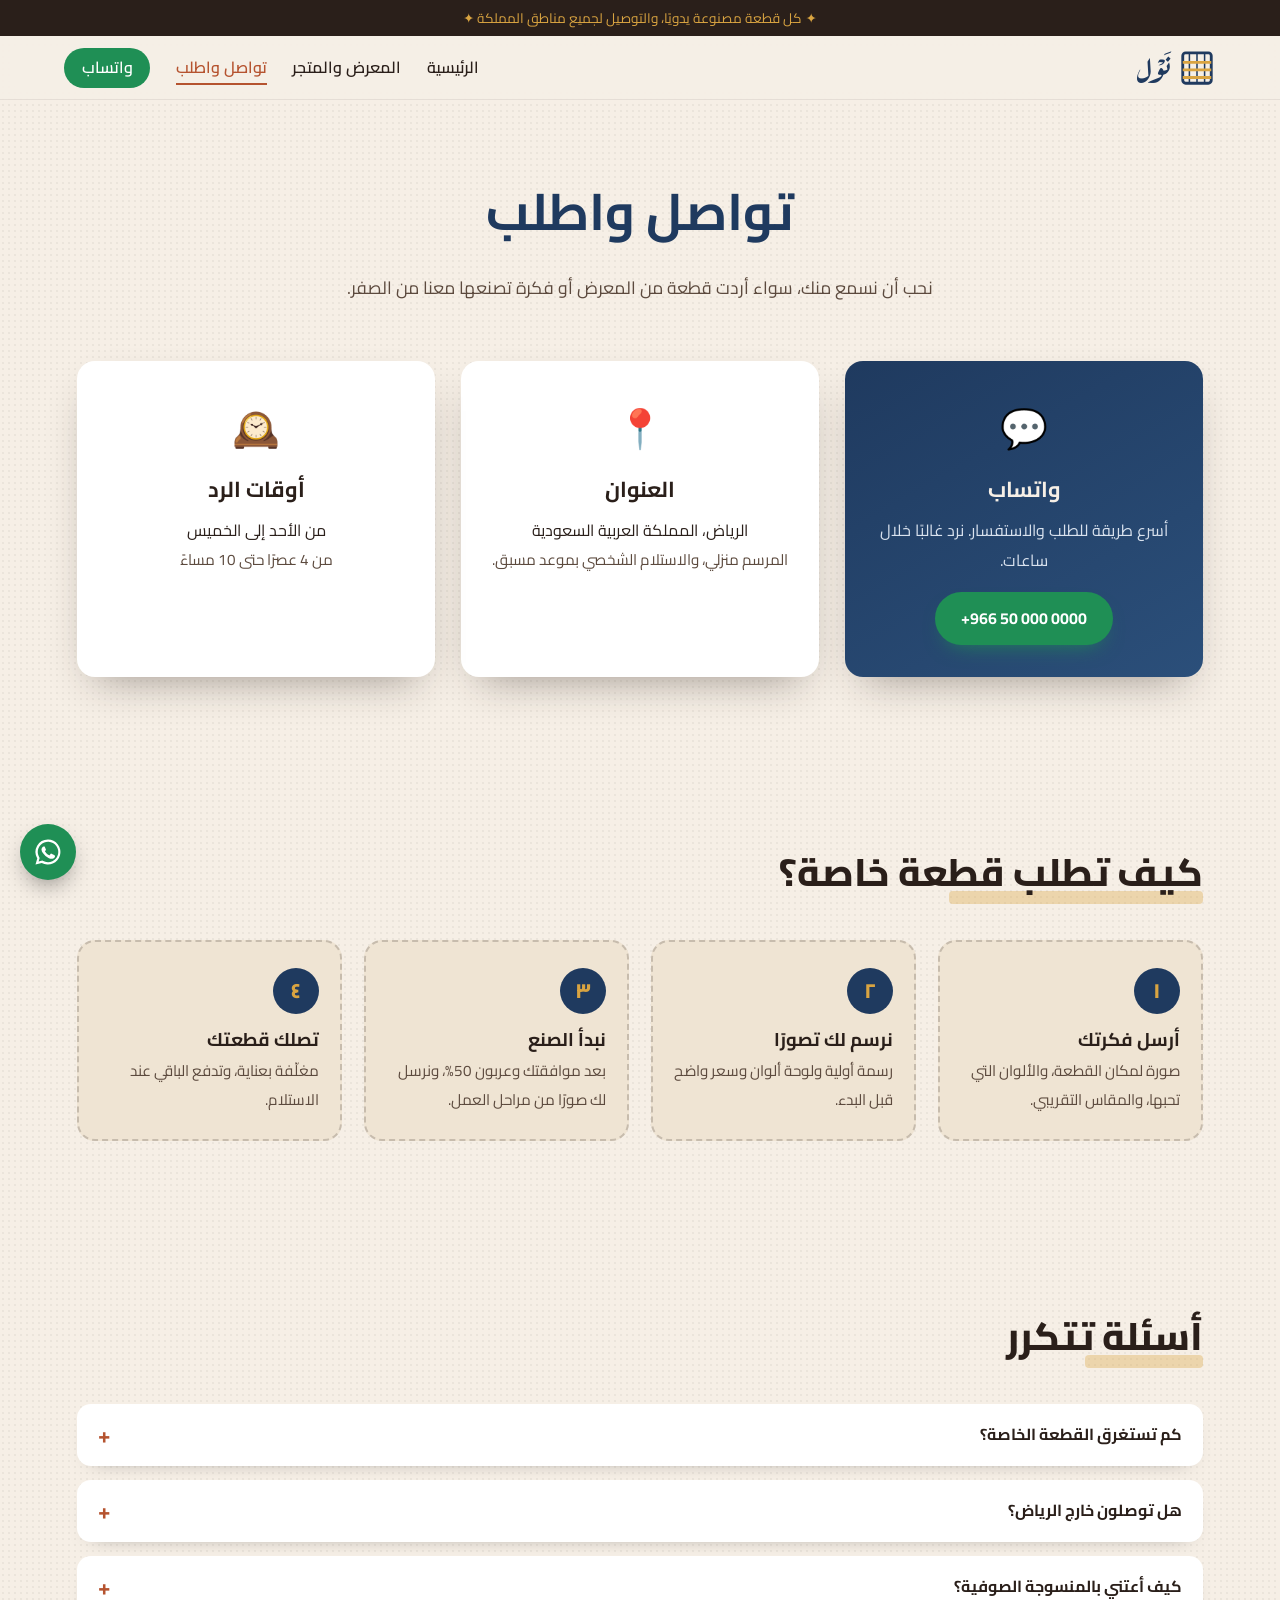
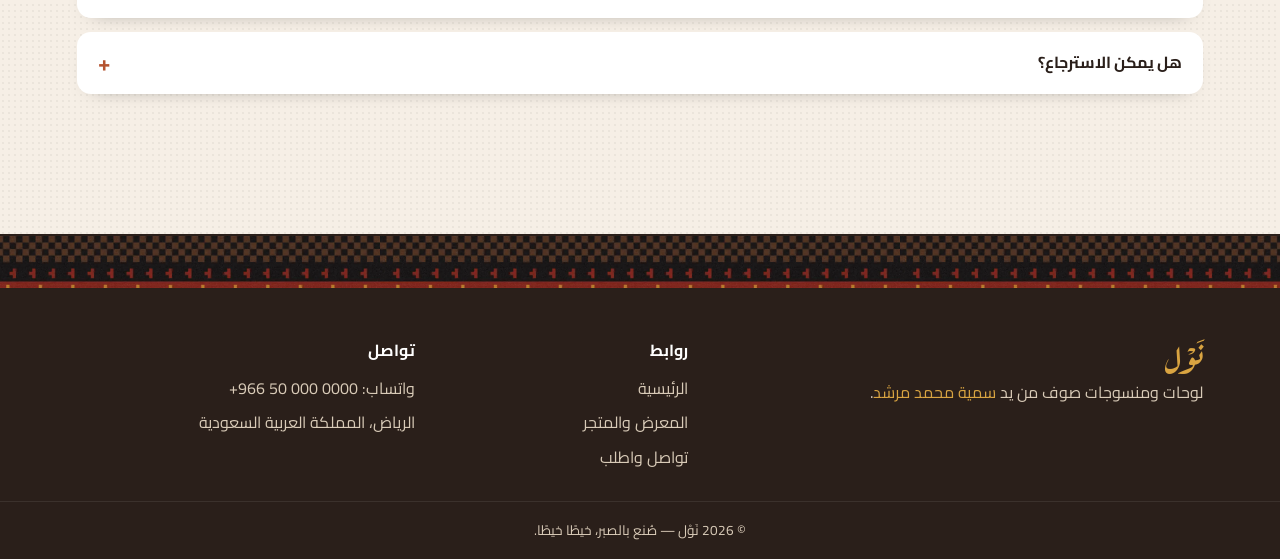
==== contact.html @ 65b993cb "رفع المشروع Co-Authored-By: Claude Opus 5.5 <noreply@anthropic.com> Claude-Session: https://claude.a" ====
<!DOCTYPE html>
<html lang="ar" dir="rtl">
<head>
  <meta charset="UTF-8">
  <meta name="viewport" content="width=device-width, initial-scale=1.0">
  <title>تواصل واطلب — نَوْل</title>
  <meta name="description" content="تواصل مع نَوْل عبر واتساب لطلب لوحة أو منسوجة يدوية.">
  <meta name="theme-color" content="#1f3a5f">
  <link rel="preconnect" href="https://fonts.googleapis.com">
  <link rel="preconnect" href="https://fonts.gstatic.com" crossorigin>
  <link href="https://fonts.googleapis.com/css2?family=Aref+Ruqaa:wght@400;700&family=Cairo:wght@400;600;800&display=swap" rel="stylesheet">
  <link rel="stylesheet" href="style.css">
</head>
<body class="page-contact">

  <div class="topbar">✦ كل قطعة مصنوعة يدويًا، والتوصيل لجميع مناطق المملكة ✦</div>
  <header class="site-header">
    <a href="index.html" class="logo" aria-label="نَوْل — الرئيسية">
      <svg viewBox="0 0 40 40" aria-hidden="true"><rect x="5" y="4" width="30" height="32" rx="3" fill="none" stroke="currentColor" stroke-width="3"/><path d="M12 4v32M20 4v32M28 4v32" stroke="currentColor" stroke-width="1.6"/><path d="M5 14h30M5 22h30M5 30h30" stroke="#d9a441" stroke-width="3"/></svg>
      <span>نَوْل</span>
    </a>
    <button class="menu-btn" aria-label="القائمة" aria-expanded="false">☰</button>
    <nav class="nav">
      <a href="index.html">الرئيسية</a>
      <a href="products.html">المعرض والمتجر</a>
      <a href="contact.html" aria-current="page">تواصل واطلب</a>
      <a class="nav-wa" href="https://wa.me/966500000000" target="_blank" rel="noopener">واتساب</a>
    </nav>
  </header>

  <main>
    <section class="page-hero">
      <h1 class="reveal">تواصل واطلب</h1>
      <p class="reveal">نحب أن نسمع منك، سواء أردت قطعة من المعرض أو فكرة تصنعها معنا من الصفر.</p>
    </section>

    <section class="section contact-grid">
      <div class="contact-card wa reveal" data-tilt>
        <div class="c-ico">💬</div>
        <h2>واتساب</h2>
        <p>أسرع طريقة للطلب والاستفسار. نرد غالبًا خلال ساعات.</p>
        <a class="btn btn-wa" href="https://wa.me/966500000000?text=%D8%A7%D9%84%D8%B3%D9%84%D8%A7%D9%85%20%D8%B9%D9%84%D9%8A%D9%83%D9%85%D8%8C%20%D8%A3%D8%B1%D9%8A%D8%AF%20%D8%A7%D9%84%D8%A7%D8%B3%D8%AA%D9%81%D8%B3%D8%A7%D8%B1%20%D8%B9%D9%86%20%D9%82%D8%B7%D8%B9%20%D9%86%D9%8E%D9%88%D9%92%D9%84" target="_blank" rel="noopener"><span dir="ltr">+966 50 000 0000</span></a>
      </div>
      <div class="contact-card reveal" data-tilt>
        <div class="c-ico">📍</div>
        <h2>العنوان</h2>
        <p>الرياض، المملكة العربية السعودية</p>
        <p class="muted">المرسم منزلي، والاستلام الشخصي بموعد مسبق.</p>
      </div>
      <div class="contact-card reveal" data-tilt>
        <div class="c-ico">🕰️</div>
        <h2>أوقات الرد</h2>
        <p>من الأحد إلى الخميس</p>
        <p class="muted">من 4 عصرًا حتى 10 مساءً</p>
      </div>
    </section>

    <section class="section order-how">
      <h2 class="section-title reveal">كيف تطلب قطعة خاصة؟</h2>
      <ol class="steps">
        <li class="reveal"><span class="step-n">١</span><h3>أرسل فكرتك</h3><p>صورة لمكان القطعة، والألوان التي تحبها، والمقاس التقريبي.</p></li>
        <li class="reveal"><span class="step-n">٢</span><h3>نرسم لك تصورًا</h3><p>رسمة أولية ولوحة ألوان وسعر واضح قبل البدء.</p></li>
        <li class="reveal"><span class="step-n">٣</span><h3>نبدأ الصنع</h3><p>بعد موافقتك وعربون 50%، ونرسل لك صورًا من مراحل العمل.</p></li>
        <li class="reveal"><span class="step-n">٤</span><h3>تصلك قطعتك</h3><p>مغلّفة بعناية، وتدفع الباقي عند الاستلام.</p></li>
      </ol>
    </section>

    <section class="section faq">
      <h2 class="section-title reveal">أسئلة تتكرر</h2>
      <details class="reveal"><summary>كم تستغرق القطعة الخاصة؟</summary><p>اللوحة من أسبوع إلى أسبوعين، والمنسوجة من أسبوعين إلى أربعة حسب المقاس.</p></details>
      <details class="reveal"><summary>هل توصلون خارج الرياض؟</summary><p>نعم، لجميع مناطق المملكة عبر شركات الشحن، خلال 3 إلى 7 أيام عمل.</p></details>
      <details class="reveal"><summary>كيف أعتني بالمنسوجة الصوفية؟</summary><p>انفضها برفق، ونظّفها بالتنظيف الجاف فقط، وأبعدها عن الشمس المباشرة طويلًا حتى تحافظ على ألوانها.</p></details>
      <details class="reveal"><summary>هل يمكن الاسترجاع؟</summary><p>القطع الجاهزة تُسترجع خلال 3 أيام من الاستلام إن كانت بحالتها. أما القطع الخاصة فلا تُسترجع لأنها صُنعت لك وحدك.</p></details>
    </section>
  </main>

  <footer class="site-footer">
    <div class="sadu-band" role="presentation"></div>
    <div class="footer-grid">
      <div>
        <p class="footer-logo">نَوْل</p>
        <p>لوحات ومنسوجات صوف من يد <a href="https://sumaya-morshed.pages.dev" target="_blank" rel="noopener">سمية محمد مرشد</a>.</p>
      </div>
      <div>
        <p class="footer-h">روابط</p>
        <a href="index.html">الرئيسية</a>
        <a href="products.html">المعرض والمتجر</a>
        <a href="contact.html">تواصل واطلب</a>
      </div>
      <div>
        <p class="footer-h">تواصل</p>
        <a href="https://wa.me/966500000000" target="_blank" rel="noopener">واتساب: <span dir="ltr">+966 50 000 0000</span></a>
        <span>الرياض، المملكة العربية السعودية</span>
      </div>
    </div>
    <p class="copy">© <span id="year">2026</span> نَوْل — صُنع بالصبر، خيطًا خيطًا.</p>
  </footer>

  <a class="wa-float" href="https://wa.me/966500000000" target="_blank" rel="noopener" aria-label="راسلنا على واتساب">
    <svg viewBox="0 0 24 24" aria-hidden="true"><path fill="currentColor" d="M12 2a10 10 0 0 0-8.6 15.1L2 22l5-1.3A10 10 0 1 0 12 2Zm0 18.2a8.2 8.2 0 0 1-4.2-1.2l-.3-.2-3 .8.8-2.9-.2-.3A8.2 8.2 0 1 1 12 20.2Zm4.5-6.1c-.2-.1-1.5-.7-1.7-.8s-.4-.1-.6.1-.7.8-.8 1-.3.2-.5.1a6.7 6.7 0 0 1-3.3-2.9c-.2-.4.2-.4.7-1.3a.5.5 0 0 0 0-.4l-.8-1.9c-.2-.5-.4-.4-.6-.4h-.5a1 1 0 0 0-.7.3 3 3 0 0 0-.9 2.2 5.2 5.2 0 0 0 1.1 2.7 11.8 11.8 0 0 0 4.5 4c1.7.7 2.3.8 3.2.6a2.7 2.7 0 0 0 1.8-1.3 2.2 2.2 0 0 0 .2-1.3c-.1-.1-.3-.2-.6-.3Z"/></svg>
  </a>

  <script src="script.js"></script>
</body>
</html>
---- style.css ----
/* ===== هوية نَوْل ===== */
:root {
  --cream: #f6efe6;
  --sand: #efe4d3;
  --ink: #2a1f1a;
  --ink-soft: #5c4a3e;
  --indigo: #1f3a5f;
  --indigo-2: #2b4f7a;
  --saffron: #d9a441;
  --clay: #b5532f;
  --wa: #1f8f55;
  --radius: 18px;
  --shadow: 0 18px 40px -18px rgba(42, 31, 26, .45);
}

* { box-sizing: border-box; margin: 0; padding: 0; }
html { scroll-behavior: smooth; }
body {
  font-family: "Cairo", system-ui, sans-serif;
  background: var(--cream); color: var(--ink); line-height: 1.85; overflow-x: hidden;
  background-image: radial-gradient(rgba(42,31,26,.05) 1px, transparent 1px);
  background-size: 6px 6px;
}
img { max-width: 100%; height: auto; display: block; }
a { color: inherit; text-decoration: none; }

/* شريط علوي */
.topbar { background: var(--ink); color: var(--saffron); text-align: center; font-size: .85rem; padding: .35rem 1rem; }

/* الرأس */
.site-header {
  position: sticky; top: 0; z-index: 50;
  display: flex; align-items: center; justify-content: space-between;
  padding: .7rem 5vw; background: rgba(246,239,230,.9); backdrop-filter: blur(10px);
  border-bottom: 1px solid rgba(42,31,26,.08);
}
.logo { display: flex; align-items: center; gap: .5rem; color: var(--indigo); }
.logo svg { width: 38px; height: 38px; }
.logo span { font-family: "Aref Ruqaa", serif; font-size: 2rem; line-height: 1; }
.nav { display: flex; align-items: center; gap: 1.6rem; font-weight: 600; }
.nav a[aria-current="page"] { color: var(--clay); box-shadow: 0 2px 0 var(--clay); }
.nav-wa { background: var(--wa); color: #fff; padding: .35rem 1.1rem; border-radius: 99px; }
.menu-btn { display: none; background: none; border: 0; font-size: 1.6rem; cursor: pointer; color: var(--ink); }

/* أزرار */
.btn { display: inline-block; padding: .75rem 1.6rem; border-radius: 99px; font-weight: 700; transition: transform .25s, box-shadow .25s, background .25s; }
.btn:hover { transform: translateY(-3px); }
.btn-primary { background: var(--indigo); color: #fff; box-shadow: 0 10px 24px -10px var(--indigo); }
.btn-ghost { border: 2px solid var(--indigo); color: var(--indigo); }
.btn-ghost:hover { background: var(--indigo); color: #fff; }
.btn-wa { background: var(--wa); color: #fff; box-shadow: 0 10px 22px -12px var(--wa); }
.btn-light { background: var(--cream); color: var(--ink); }

/* الأقسام */
.section { padding: 5rem 6vw; }
.section-title { font-size: clamp(1.7rem, 3.4vw, 2.4rem); font-weight: 800; margin-bottom: 2rem; position: relative; display: inline-block; }
.section-title::after { content: ""; position: absolute; right: 0; bottom: .1em; width: 60%; height: .35em; background: var(--saffron); opacity: .35; z-index: -1; border-radius: 4px; }
.kicker { font-family: "Aref Ruqaa", serif; color: var(--clay); font-size: 1.4rem; }
.muted { color: var(--ink-soft); font-size: .95rem; }

.sadu-band { height: 52px; background: url(assets/images/sadu-band.webp) repeat-x center / auto 100%; box-shadow: 0 -2px 0 var(--ink), 0 2px 0 var(--ink); }

/* ===== الرئيسية: البطل ===== */
.hero { display: grid; grid-template-columns: 1fr 1fr; gap: 2rem; align-items: center; padding: 3.5rem 6vw 4.5rem; min-height: calc(100vh - 100px); }
.hero h1 { font-size: clamp(2.2rem, 4.8vw, 3.8rem); line-height: 1.3; font-weight: 800; color: var(--indigo); }
.hero h1 span { color: var(--ink); font-size: .62em; font-weight: 600; }
.lead { font-size: 1.15rem; color: var(--ink-soft); margin: 1.2rem 0 2rem; max-width: 46ch; }
.hero-actions { display: flex; gap: 1rem; flex-wrap: wrap; }
.hero-facts { list-style: none; display: flex; gap: 2rem; margin-top: 2.4rem; flex-wrap: wrap; }
.hero-facts li { color: var(--ink-soft); font-size: .95rem; }
.hero-facts strong { display: block; font-size: 1.5rem; color: var(--clay); }

/* العرض الدوّار ثلاثي الأبعاد */
.carousel-scene { --w: 170px; --r: 300px; height: 460px; perspective: 1100px; display: grid; place-items: center; position: relative; }
.ring { width: var(--w); height: var(--w); position: relative; transform-style: preserve-3d; animation: spin 26s linear infinite; }
.carousel-scene:hover .ring { animation-play-state: paused; }
.ring-item {
  position: absolute; inset: 0; border-radius: 14px; overflow: hidden;
  transform: rotateY(calc(var(--i) * 45deg)) translateZ(var(--r));
  box-shadow: 0 20px 30px -14px rgba(0,0,0,.5); border: 4px solid #fff;
}
.ring-item img { width: 100%; height: 100%; object-fit: cover; }
.ring-floor { position: absolute; bottom: 30px; width: 70%; height: 40px; border-radius: 50%; background: radial-gradient(rgba(31,58,95,.35), transparent 70%); filter: blur(6px); }
@keyframes spin { from { transform: rotateX(-8deg) rotateY(0); } to { transform: rotateX(-8deg) rotateY(-360deg); } }

/* الخدمات */
.service-grid { display: grid; grid-template-columns: repeat(3, 1fr); gap: 1.6rem; }
.service {
  background: #fff; border-radius: var(--radius); padding: 2rem 1.6rem; box-shadow: var(--shadow);
  border-bottom: 6px solid var(--saffron); transform-style: preserve-3d; transition: transform .2s ease-out;
}
.service:nth-child(2) { border-color: var(--clay); }
.service:nth-child(3) { border-color: var(--indigo); }
.service-ico { font-size: 2.6rem; transform: translateZ(40px); }
.service h3 { font-size: 1.3rem; margin: .6rem 0; transform: translateZ(25px); }
.service p { color: var(--ink-soft); margin-bottom: 1rem; }
.service a { color: var(--clay); font-weight: 700; }

/* المنتجات */
.featured-head { display: flex; justify-content: space-between; align-items: baseline; gap: 1rem; flex-wrap: wrap; }
.link-more { color: var(--clay); font-weight: 700; }
.product-grid { display: grid; grid-template-columns: repeat(auto-fit, minmax(240px, 1fr)); gap: 1.8rem; }
.product {
  background: #fff; border-radius: var(--radius); overflow: hidden; box-shadow: var(--shadow);
  display: flex; flex-direction: column; transform-style: preserve-3d; transition: transform .2s ease-out, opacity .4s;
}
.product.hide { display: none; }
.product-img { position: relative; overflow: hidden; }
.product-img img { aspect-ratio: 1; width: 100%; object-fit: cover; transition: transform .6s; }
.product:hover .product-img img { transform: scale(1.06); }
.tag { position: absolute; top: 12px; right: 12px; background: var(--ink); color: var(--saffron); font-size: .8rem; padding: .1rem .7rem; border-radius: 99px; }
.product-body { padding: 1.2rem 1.3rem 1.4rem; display: flex; flex-direction: column; flex: 1; }
.product h3 { font-size: 1.25rem; }
.size { color: var(--clay); font-size: .85rem; font-weight: 600; }
.story { color: var(--ink-soft); font-size: .93rem; margin: .5rem 0 1rem; flex: 1; }
.buy { display: flex; justify-content: space-between; align-items: center; gap: .6rem; }
.price { font-size: 1.35rem; font-weight: 800; color: var(--indigo); }
.price small { font-size: .7em; font-weight: 600; }
.buy .btn { padding: .5rem 1.2rem; }

/* المراحل */
.steps { list-style: none; display: grid; grid-template-columns: repeat(4, 1fr); gap: 1.4rem; counter-reset: s; }
.steps li { background: var(--sand); border-radius: var(--radius); padding: 1.6rem 1.3rem; position: relative; border: 2px dashed rgba(42,31,26,.2); }
.step-n { display: grid; place-items: center; width: 46px; height: 46px; border-radius: 50%; background: var(--indigo); color: var(--saffron); font-weight: 800; font-size: 1.3rem; margin-bottom: .6rem; }
.steps h3 { font-size: 1.15rem; }
.steps p { color: var(--ink-soft); font-size: .95rem; }

/* صاحبة النول */
.maker-card { position: relative; border-radius: 26px; overflow: hidden; box-shadow: var(--shadow); transform-style: preserve-3d; transition: transform .2s ease-out; }
.maker-card img { width: 100%; height: 380px; object-fit: cover; }
.maker-text {
  position: absolute; inset: 0; display: flex; flex-direction: column; justify-content: center; align-items: flex-start;
  padding: 2rem 6%; color: var(--cream);
  background: linear-gradient(to left, rgba(31,58,95,.95) 0%, rgba(31,58,95,.85) 50%, rgba(31,58,95,.2) 100%);
}
.maker-text .kicker { color: var(--saffron); }
.maker-text h2 { font-size: clamp(1.7rem, 3.5vw, 2.4rem); }
.maker-text p { max-width: 48ch; margin: .6rem 0 1.4rem; }

/* رأس الصفحات الداخلية */
.page-hero { text-align: center; padding: 4rem 6vw 1rem; }
.page-hero h1 { font-size: clamp(2rem, 4.5vw, 3.2rem); color: var(--indigo); }
.page-hero p { color: var(--ink-soft); max-width: 60ch; margin: .8rem auto 0; font-size: 1.1rem; }
.filters { display: flex; justify-content: center; gap: .7rem; margin-top: 2rem; flex-wrap: wrap; }
.filter { font: inherit; font-weight: 700; padding: .5rem 1.5rem; border-radius: 99px; border: 2px solid var(--indigo); background: transparent; color: var(--indigo); cursor: pointer; transition: .25s; }
.filter.active, .filter:hover { background: var(--indigo); color: #fff; }
.shop { padding-top: 2.5rem; padding-bottom: 2rem; }
.shop.hide { display: none; }
.group-title { font-size: 1.6rem; margin-bottom: 1.4rem; }
.cta-box { text-align: center; background: var(--sand); border-radius: 26px; padding: 3rem 1.5rem; border: 2px dashed var(--clay); transform-style: preserve-3d; transition: transform .2s ease-out; }
.cta-box h2 { font-size: 1.8rem; }
.cta-box p { color: var(--ink-soft); margin: .4rem 0 1.4rem; }

/* التواصل */
.contact-grid { display: grid; grid-template-columns: repeat(3, 1fr); gap: 1.6rem; padding-top: 2.5rem; }
.contact-card { background: #fff; border-radius: var(--radius); padding: 2rem 1.6rem; text-align: center; box-shadow: var(--shadow); transform-style: preserve-3d; transition: transform .2s ease-out; }
.contact-card.wa { background: linear-gradient(150deg, var(--indigo), var(--indigo-2)); color: var(--cream); }
.c-ico { font-size: 2.4rem; transform: translateZ(40px); }
.contact-card h2 { font-size: 1.35rem; margin: .4rem 0; }
.contact-card .btn { margin-top: 1rem; }
.contact-card.wa p { color: #d9e2ee; }
.faq details { background: #fff; border-radius: 14px; margin-bottom: .9rem; box-shadow: 0 8px 20px -16px rgba(0,0,0,.5); overflow: hidden; }
.faq summary { cursor: pointer; padding: 1rem 1.3rem; font-weight: 700; list-style: none; position: relative; }
.faq summary::-webkit-details-marker { display: none; }
.faq summary::after { content: "+"; position: absolute; left: 1.3rem; color: var(--clay); font-size: 1.4rem; line-height: 1.4; }
.faq details[open] summary::after { content: "−"; }
.faq details p { padding: 0 1.3rem 1.2rem; color: var(--ink-soft); }

/* التذييل */
.site-footer { background: var(--ink); color: #d9cbb8; margin-top: 3rem; }
.footer-grid { display: grid; grid-template-columns: 2fr 1fr 1.4fr; gap: 2rem; padding: 3rem 6vw 1.5rem; }
.footer-grid a, .footer-grid span { display: block; margin-bottom: .3rem; }
.footer-grid a span { display: inline; margin: 0; }
.footer-grid a:hover { color: var(--saffron); }
.footer-grid p a { display: inline; color: var(--saffron); }
.footer-logo { font-family: "Aref Ruqaa", serif; font-size: 2.2rem; color: var(--saffron); line-height: 1.2; }
.footer-h { color: #fff; font-weight: 700; margin-bottom: .5rem; }
.copy { text-align: center; padding: 1rem; border-top: 1px solid rgba(255,255,255,.08); font-size: .85rem; }

/* زر واتساب العائم */
.wa-float { position: fixed; bottom: 20px; left: 20px; z-index: 60; width: 56px; height: 56px; border-radius: 50%; background: var(--wa); color: #fff; display: grid; place-items: center; box-shadow: 0 10px 25px -8px rgba(0,0,0,.5); transition: transform .25s; }
.wa-float:hover { transform: scale(1.1) rotate(-8deg); }
.wa-float svg { width: 30px; height: 30px; }

/* ظهور تدريجي */
.reveal { opacity: 0; transform: translateY(26px); transition: opacity .8s ease, transform .8s ease; }
.reveal.shown { opacity: 1; transform: none; }

/* ===== الجوال ===== */
@media (max-width: 960px) {
  .steps { grid-template-columns: repeat(2, 1fr); }
  .service-grid, .contact-grid { grid-template-columns: 1fr; }
}
@media (max-width: 760px) {
  .menu-btn { display: block; }
  .nav { position: absolute; top: 100%; right: 0; left: 0; flex-direction: column; gap: 1rem; background: var(--cream); padding: 1.2rem; border-bottom: 1px solid rgba(42,31,26,.1); display: none; }
  .nav.open { display: flex; }
  .hero { grid-template-columns: 1fr; text-align: center; min-height: auto; padding-top: 2rem; }
  .lead { margin-inline: auto; }
  .hero-actions, .hero-facts { justify-content: center; }
  .carousel-scene { --w: 110px; --r: 175px; height: 320px; order: -1; }
  .section { padding: 3.5rem 6vw; }
  .steps { grid-template-columns: 1fr; }
  .footer-grid { grid-template-columns: 1fr; text-align: center; }
  .maker-card img { height: 460px; }
  .maker-text { background: rgba(31,58,95,.88); align-items: center; text-align: center; }
}

@media (prefers-reduced-motion: reduce) {
  *, *::before, *::after { animation: none !important; transition: none !important; }
  .reveal { opacity: 1; transform: none; }
}

/* منع أي تمرير أفقي بسبب العناصر ثلاثية الأبعاد */
html { overflow-x: hidden; }
.hero { overflow-x: clip; }
@media (max-width: 1100px) and (min-width: 761px) {
  .carousel-scene { --w: 130px; --r: 220px; }
}
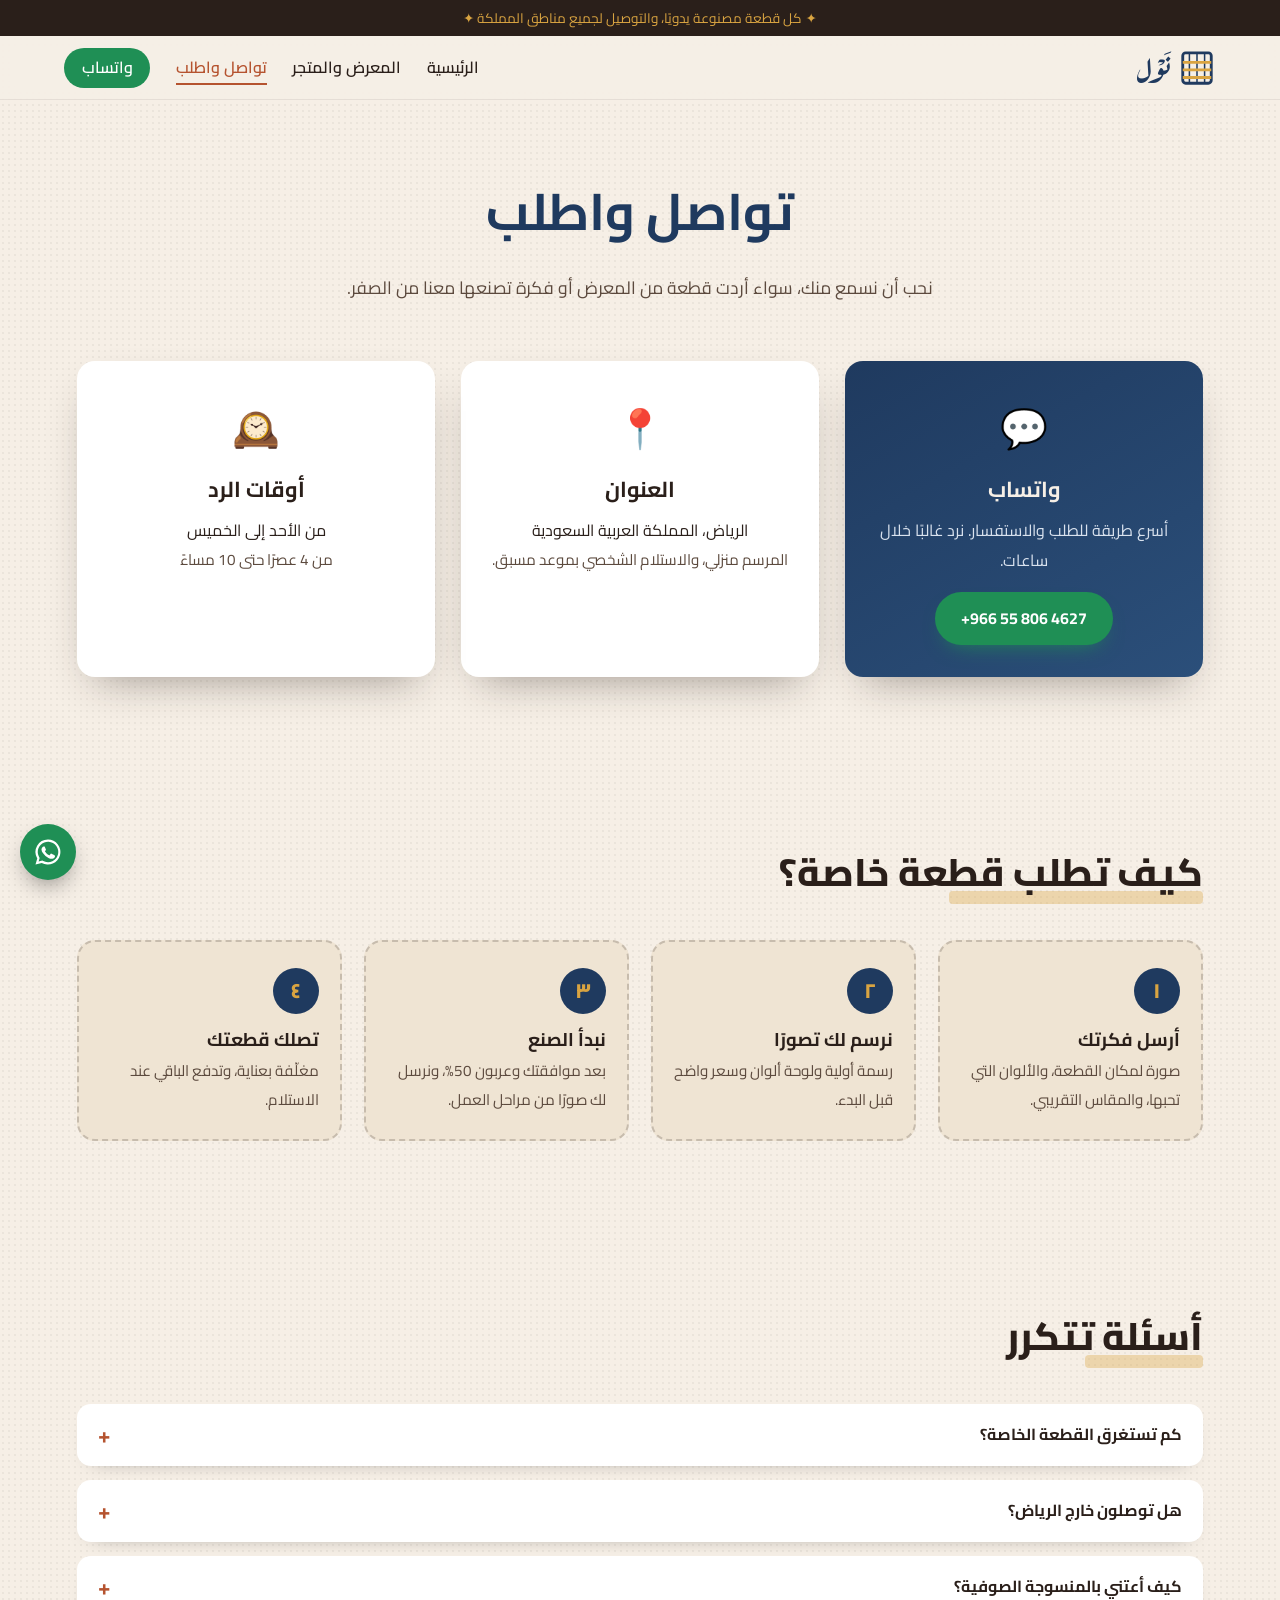
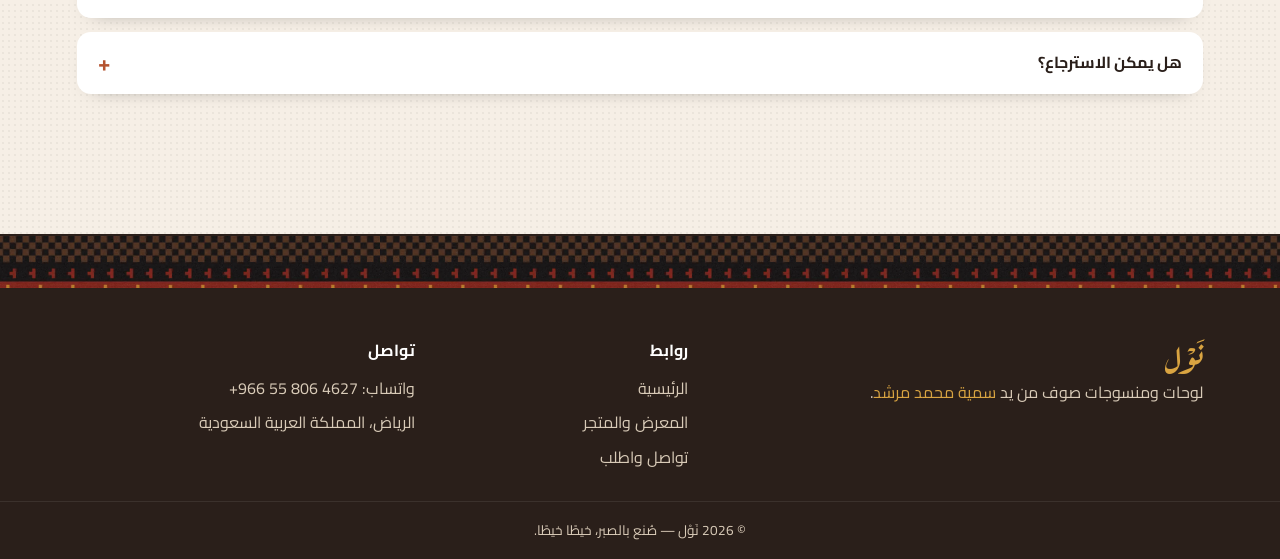
==== commit 8cc2f353: "تحديث رقم واتساب Co-Authored-By: Claude Opus 5.5 <noreply@anthropic.com> Claude-Session: https://cla" ====
--- a/contact.html
+++ b/contact.html
@@ -24,7 +24,7 @@
       <a href="index.html">الرئيسية</a>
       <a href="products.html">المعرض والمتجر</a>
       <a href="contact.html" aria-current="page">تواصل واطلب</a>
-      <a class="nav-wa" href="https://wa.me/966500000000" target="_blank" rel="noopener">واتساب</a>
+      <a class="nav-wa" href="https://wa.me/966558064627" target="_blank" rel="noopener">واتساب</a>
     </nav>
   </header>
 
@@ -39,7 +39,7 @@
         <div class="c-ico">💬</div>
         <h2>واتساب</h2>
         <p>أسرع طريقة للطلب والاستفسار. نرد غالبًا خلال ساعات.</p>
-        <a class="btn btn-wa" href="https://wa.me/966500000000?text=%D8%A7%D9%84%D8%B3%D9%84%D8%A7%D9%85%20%D8%B9%D9%84%D9%8A%D9%83%D9%85%D8%8C%20%D8%A3%D8%B1%D9%8A%D8%AF%20%D8%A7%D9%84%D8%A7%D8%B3%D8%AA%D9%81%D8%B3%D8%A7%D8%B1%20%D8%B9%D9%86%20%D9%82%D8%B7%D8%B9%20%D9%86%D9%8E%D9%88%D9%92%D9%84" target="_blank" rel="noopener"><span dir="ltr">+966 50 000 0000</span></a>
+        <a class="btn btn-wa" href="https://wa.me/966558064627?text=%D8%A7%D9%84%D8%B3%D9%84%D8%A7%D9%85%20%D8%B9%D9%84%D9%8A%D9%83%D9%85%D8%8C%20%D8%A3%D8%B1%D9%8A%D8%AF%20%D8%A7%D9%84%D8%A7%D8%B3%D8%AA%D9%81%D8%B3%D8%A7%D8%B1%20%D8%B9%D9%86%20%D9%82%D8%B7%D8%B9%20%D9%86%D9%8E%D9%88%D9%92%D9%84" target="_blank" rel="noopener"><span dir="ltr">+966 55 806 4627</span></a>
       </div>
       <div class="contact-card reveal" data-tilt>
         <div class="c-ico">📍</div>
@@ -89,14 +89,14 @@
       </div>
       <div>
         <p class="footer-h">تواصل</p>
-        <a href="https://wa.me/966500000000" target="_blank" rel="noopener">واتساب: <span dir="ltr">+966 50 000 0000</span></a>
+        <a href="https://wa.me/966558064627" target="_blank" rel="noopener">واتساب: <span dir="ltr">+966 55 806 4627</span></a>
         <span>الرياض، المملكة العربية السعودية</span>
       </div>
     </div>
     <p class="copy">© <span id="year">2026</span> نَوْل — صُنع بالصبر، خيطًا خيطًا.</p>
   </footer>
 
-  <a class="wa-float" href="https://wa.me/966500000000" target="_blank" rel="noopener" aria-label="راسلنا على واتساب">
+  <a class="wa-float" href="https://wa.me/966558064627" target="_blank" rel="noopener" aria-label="راسلنا على واتساب">
     <svg viewBox="0 0 24 24" aria-hidden="true"><path fill="currentColor" d="M12 2a10 10 0 0 0-8.6 15.1L2 22l5-1.3A10 10 0 1 0 12 2Zm0 18.2a8.2 8.2 0 0 1-4.2-1.2l-.3-.2-3 .8.8-2.9-.2-.3A8.2 8.2 0 1 1 12 20.2Zm4.5-6.1c-.2-.1-1.5-.7-1.7-.8s-.4-.1-.6.1-.7.8-.8 1-.3.2-.5.1a6.7 6.7 0 0 1-3.3-2.9c-.2-.4.2-.4.7-1.3a.5.5 0 0 0 0-.4l-.8-1.9c-.2-.5-.4-.4-.6-.4h-.5a1 1 0 0 0-.7.3 3 3 0 0 0-.9 2.2 5.2 5.2 0 0 0 1.1 2.7 11.8 11.8 0 0 0 4.5 4c1.7.7 2.3.8 3.2.6a2.7 2.7 0 0 0 1.8-1.3 2.2 2.2 0 0 0 .2-1.3c-.1-.1-.3-.2-.6-.3Z"/></svg>
   </a>
 
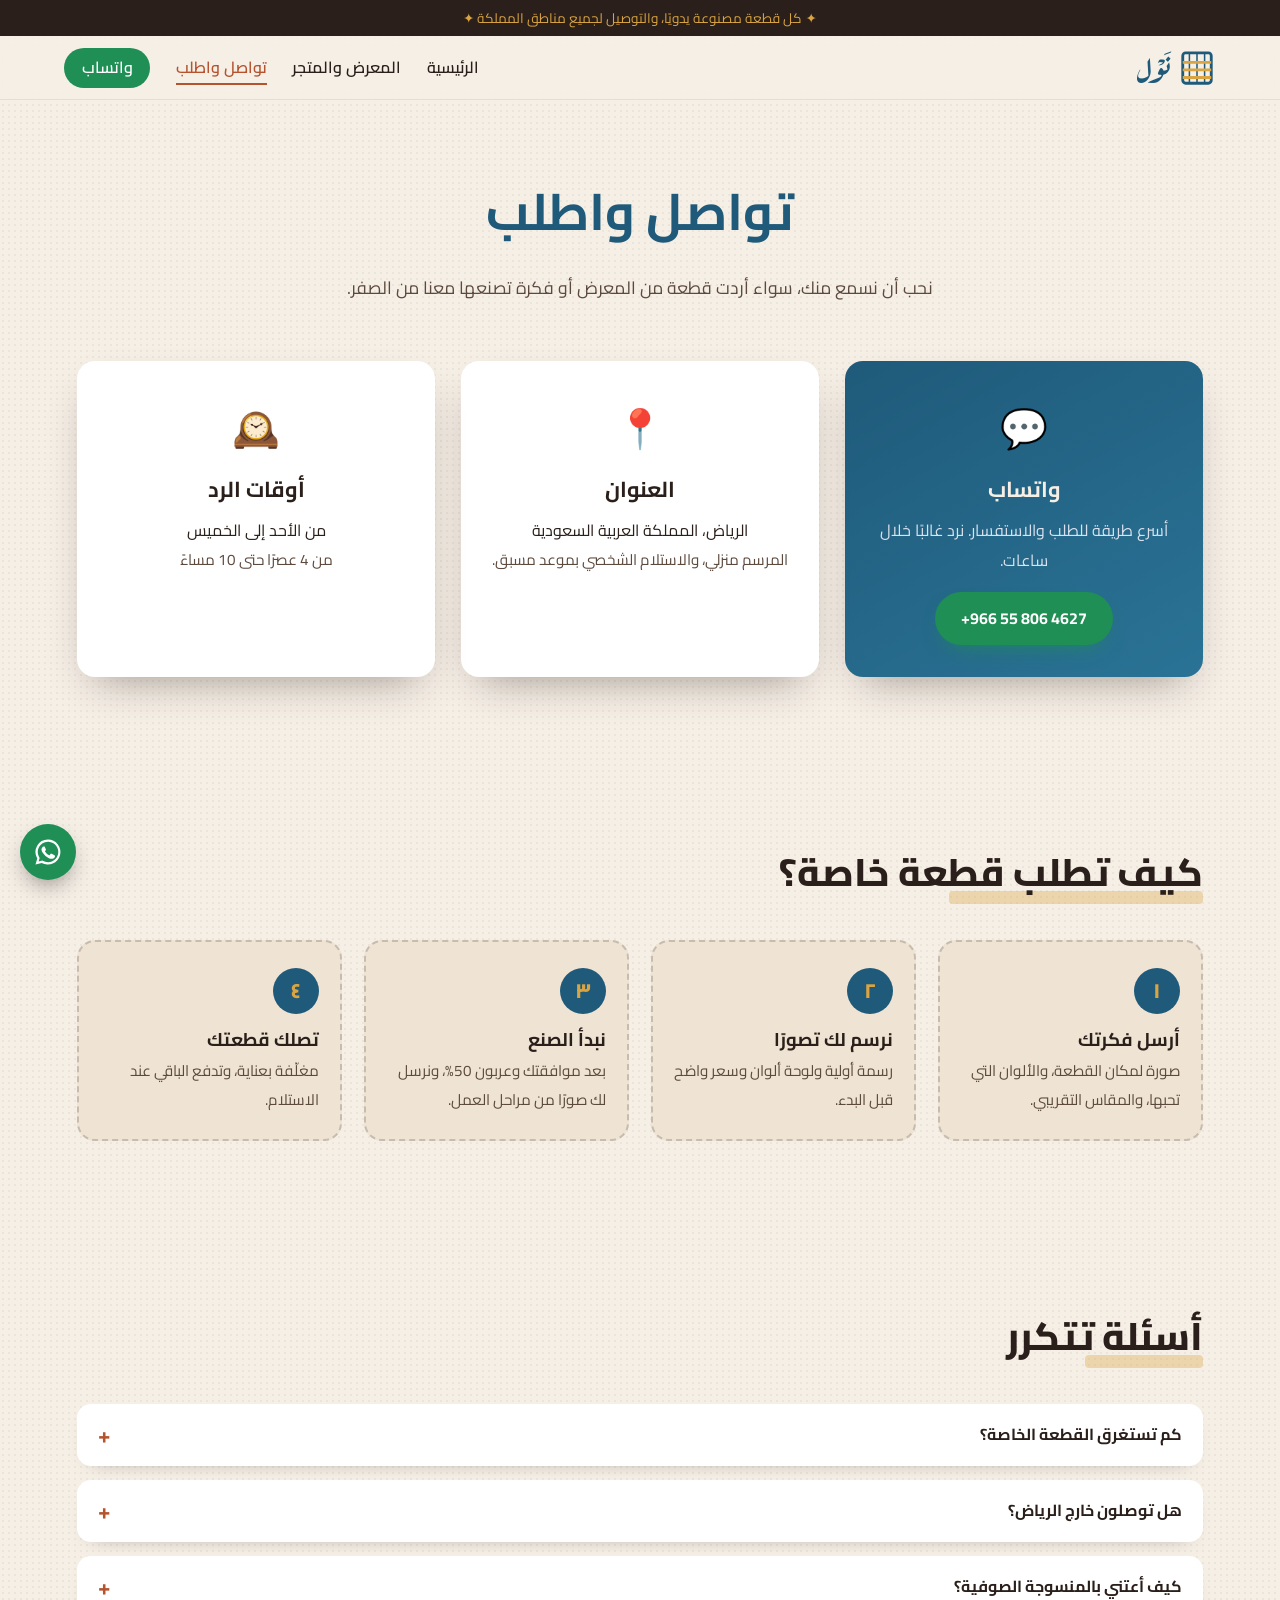
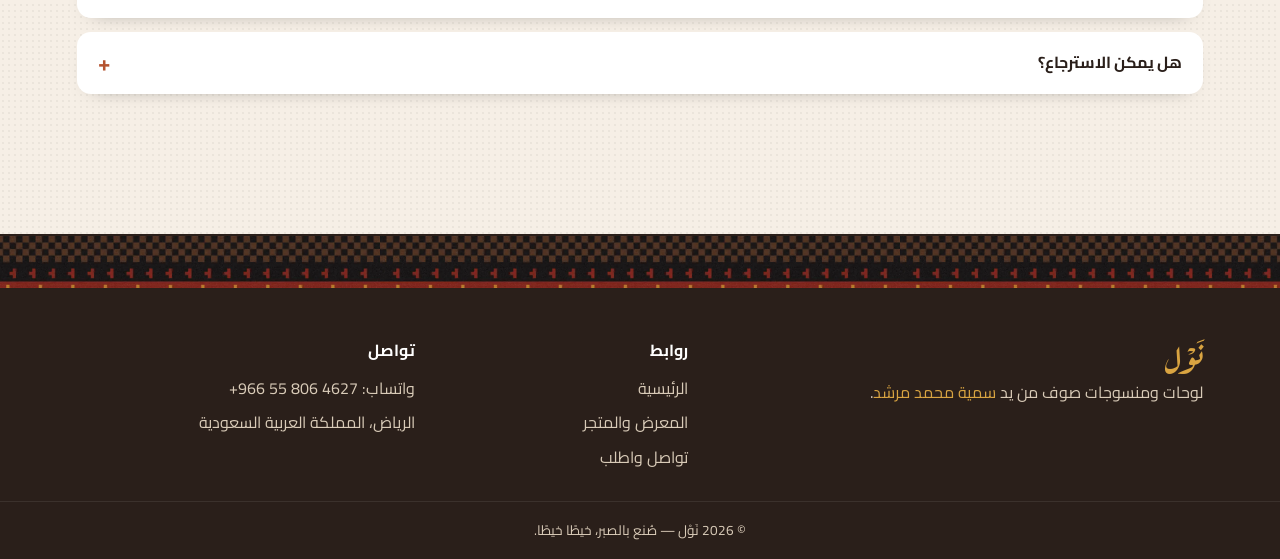
==== commit 50eb7b1c: "مطابقة دليل التكليف: اللون الأساسي #1f5a7a والترحيب بالاسم Co-Authored-By: Claude Opus 5.5 <noreply@" ====
--- a/contact.html
+++ b/contact.html
@@ -5,7 +5,7 @@
   <meta name="viewport" content="width=device-width, initial-scale=1.0">
   <title>تواصل واطلب — نَوْل</title>
   <meta name="description" content="تواصل مع نَوْل عبر واتساب لطلب لوحة أو منسوجة يدوية.">
-  <meta name="theme-color" content="#1f3a5f">
+  <meta name="theme-color" content="#1f5a7a">
   <link rel="preconnect" href="https://fonts.googleapis.com">
   <link rel="preconnect" href="https://fonts.gstatic.com" crossorigin>
   <link href="https://fonts.googleapis.com/css2?family=Aref+Ruqaa:wght@400;700&family=Cairo:wght@400;600;800&display=swap" rel="stylesheet">
--- a/style.css
+++ b/style.css
@@ -4,8 +4,8 @@
   --sand: #efe4d3;
   --ink: #2a1f1a;
   --ink-soft: #5c4a3e;
-  --indigo: #1f3a5f;
-  --indigo-2: #2b4f7a;
+  --indigo: #1f5a7a;
+  --indigo-2: #2a7396;
   --saffron: #d9a441;
   --clay: #b5532f;
   --wa: #1f8f55;
@@ -80,7 +80,7 @@
   box-shadow: 0 20px 30px -14px rgba(0,0,0,.5); border: 4px solid #fff;
 }
 .ring-item img { width: 100%; height: 100%; object-fit: cover; }
-.ring-floor { position: absolute; bottom: 30px; width: 70%; height: 40px; border-radius: 50%; background: radial-gradient(rgba(31,58,95,.35), transparent 70%); filter: blur(6px); }
+.ring-floor { position: absolute; bottom: 30px; width: 70%; height: 40px; border-radius: 50%; background: radial-gradient(rgba(31,90,122,.35), transparent 70%); filter: blur(6px); }
 @keyframes spin { from { transform: rotateX(-8deg) rotateY(0); } to { transform: rotateX(-8deg) rotateY(-360deg); } }
 
 /* الخدمات */
@@ -131,7 +131,7 @@
 .maker-text {
   position: absolute; inset: 0; display: flex; flex-direction: column; justify-content: center; align-items: flex-start;
   padding: 2rem 6%; color: var(--cream);
-  background: linear-gradient(to left, rgba(31,58,95,.95) 0%, rgba(31,58,95,.85) 50%, rgba(31,58,95,.2) 100%);
+  background: linear-gradient(to left, rgba(31,90,122,.95) 0%, rgba(31,90,122,.85) 50%, rgba(31,90,122,.2) 100%);
 }
 .maker-text .kicker { color: var(--saffron); }
 .maker-text h2 { font-size: clamp(1.7rem, 3.5vw, 2.4rem); }
@@ -203,7 +203,7 @@
   .steps { grid-template-columns: 1fr; }
   .footer-grid { grid-template-columns: 1fr; text-align: center; }
   .maker-card img { height: 460px; }
-  .maker-text { background: rgba(31,58,95,.88); align-items: center; text-align: center; }
+  .maker-text { background: rgba(31,90,122,.88); align-items: center; text-align: center; }
 }
 
 @media (prefers-reduced-motion: reduce) {
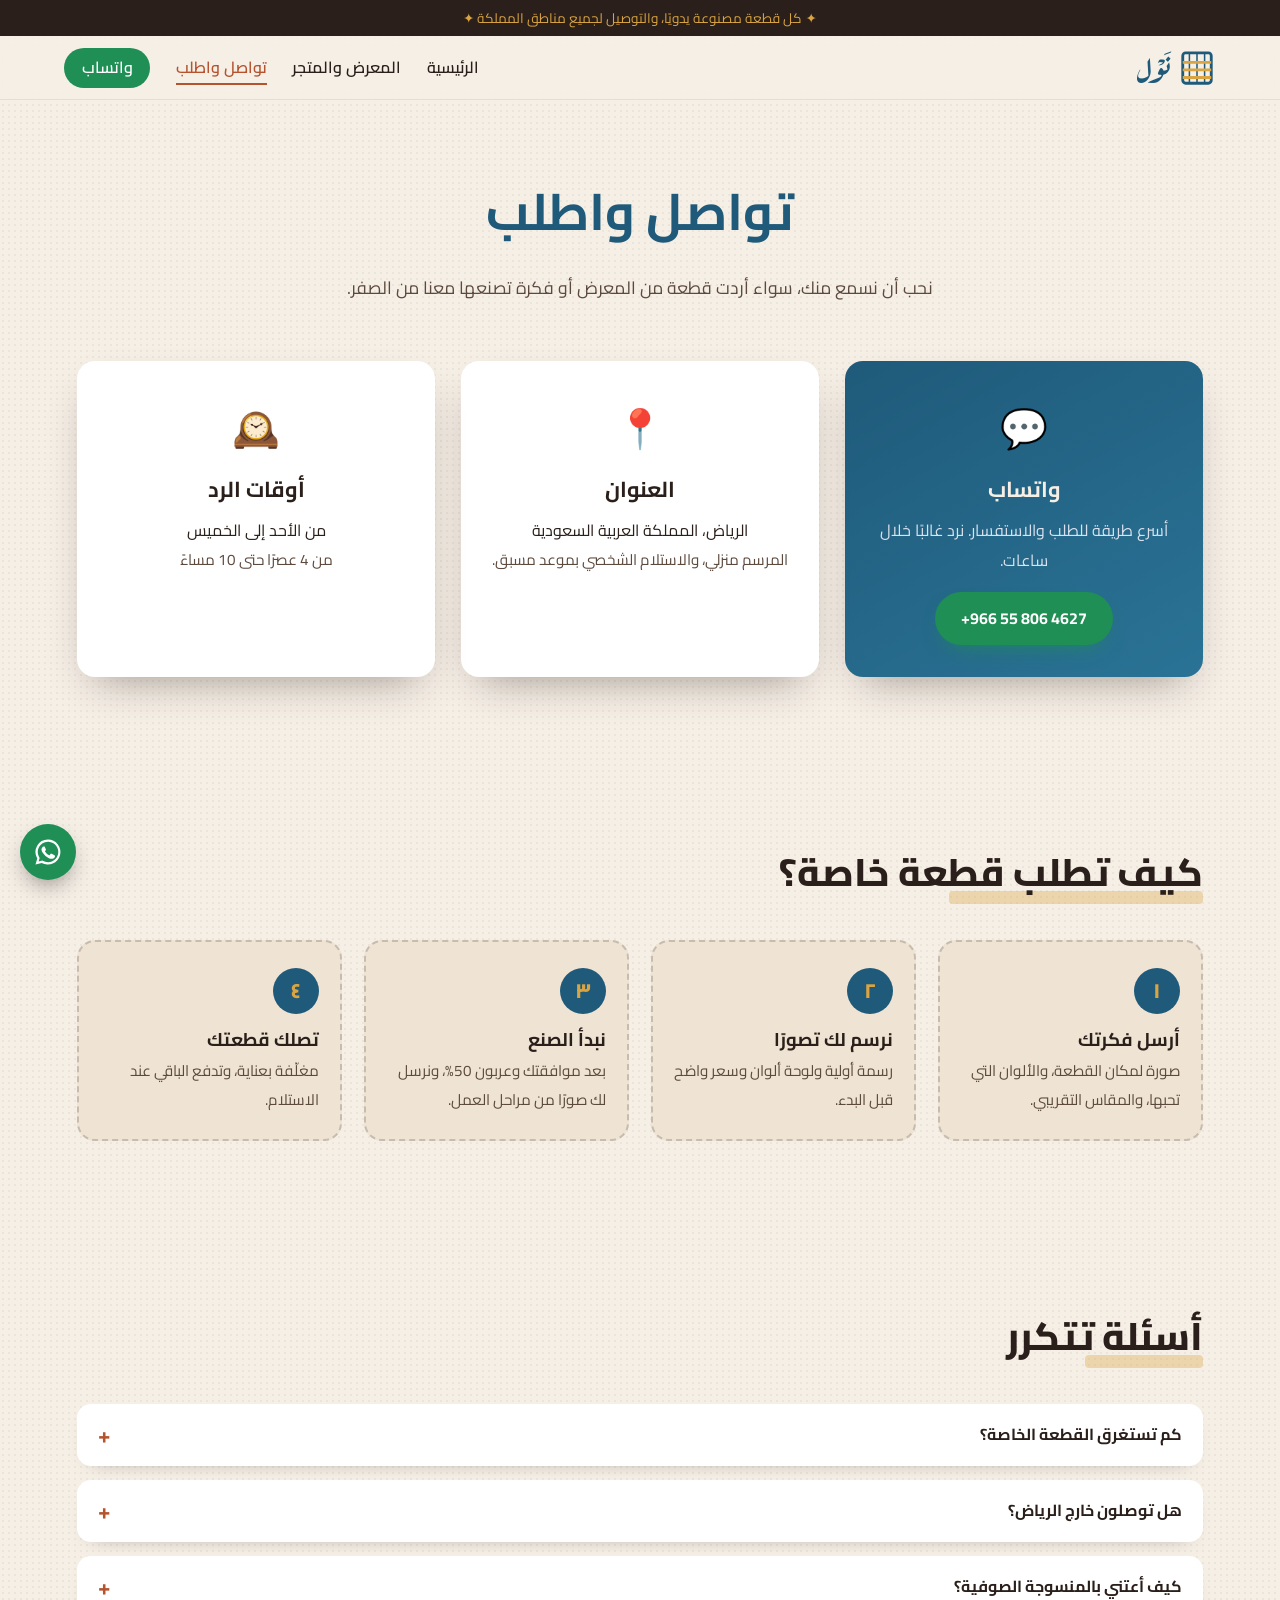
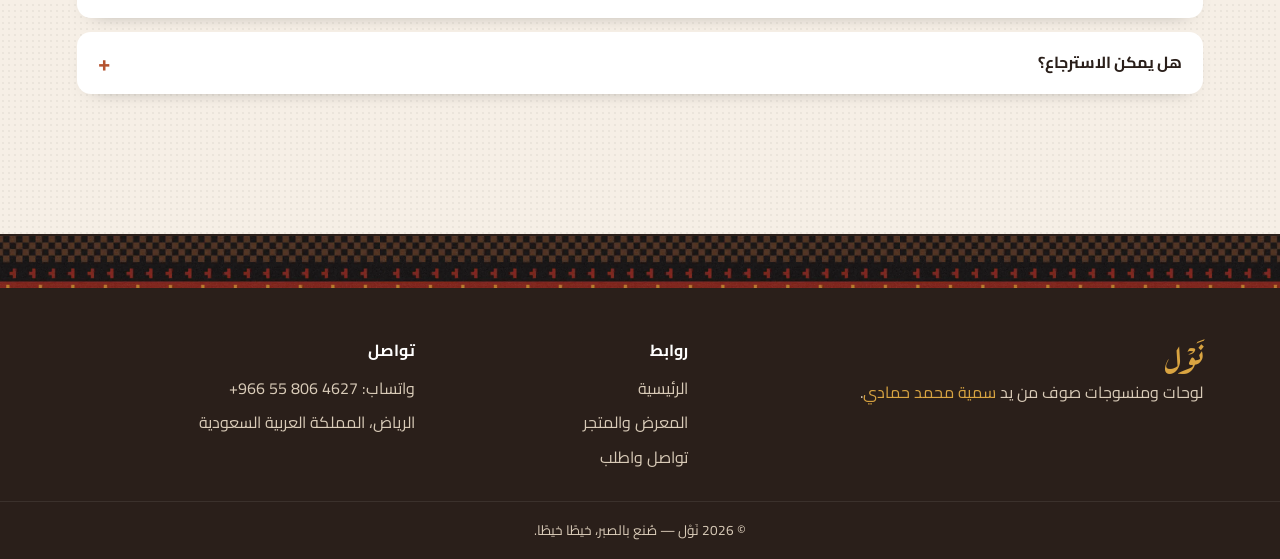
==== commit fabf89c6: "تحديث الاسم إلى سمية محمد حمادي وروابط المواقع Co-Authored-By: Claude Opus 5.5 <noreply@anthropic.co" ====
--- a/contact.html
+++ b/contact.html
@@ -79,7 +79,7 @@
     <div class="footer-grid">
       <div>
         <p class="footer-logo">نَوْل</p>
-        <p>لوحات ومنسوجات صوف من يد <a href="https://sumaya-morshed.pages.dev" target="_blank" rel="noopener">سمية محمد مرشد</a>.</p>
+        <p>لوحات ومنسوجات صوف من يد <a href="https://sumaya-hammadi.pages.dev" target="_blank" rel="noopener">سمية محمد حمادي</a>.</p>
       </div>
       <div>
         <p class="footer-h">روابط</p>
